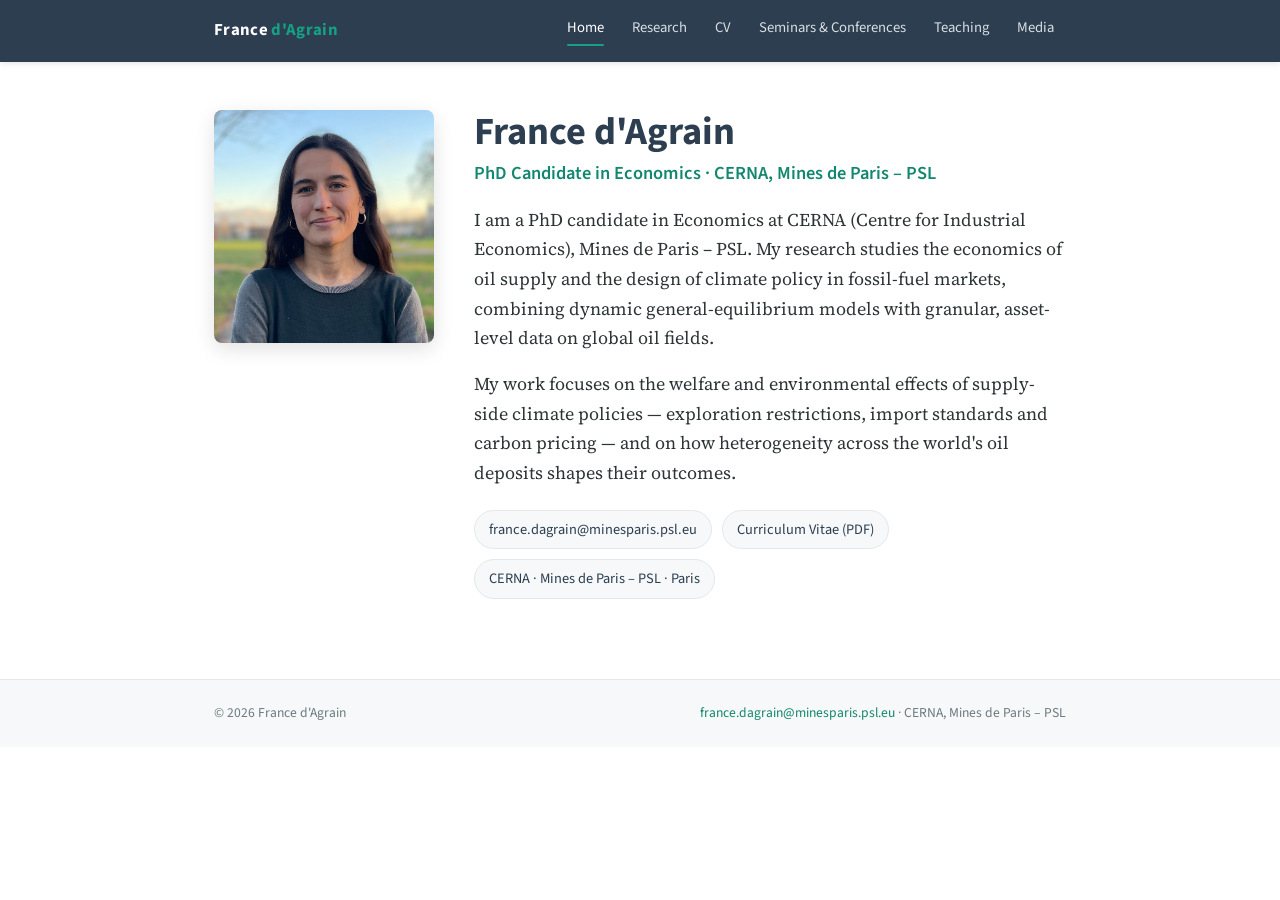
==== index.html @ d7054ad7 "Update content: research authors, CV as embedded PDF, page cleanup Co-Authored-By: Claude Opus 4.8 <" ====
<!DOCTYPE html>
<html lang="en">
<head>
  <meta charset="UTF-8" />
  <meta name="viewport" content="width=device-width, initial-scale=1.0" />
  <title>France d'Agrain — Economist</title>
  <meta name="description" content="France d'Agrain — PhD candidate in Economics at CERNA, Mines de Paris – PSL. Research on oil supply, exploration and climate policy." />
  <link rel="preconnect" href="https://fonts.googleapis.com" />
  <link rel="preconnect" href="https://fonts.gstatic.com" crossorigin />
  <link href="https://fonts.googleapis.com/css2?family=Source+Sans+3:wght@400;600;700&family=Source+Serif+4:opsz,wght@8..60,400;8..60,600&display=swap" rel="stylesheet" />
  <link rel="stylesheet" href="assets/style.css" />
</head>
<body>
  <header class="site-header">
    <nav class="nav">
      <a class="nav__brand" href="index.html">France <span>d'Agrain</span></a>
      <div class="nav__links">
        <a href="index.html" class="active">Home</a>
        <a href="research.html">Research</a>
        <a href="cv.html">CV</a>
        <a href="seminars.html">Seminars &amp; Conferences</a>
        <a href="teaching.html">Teaching</a>
        <a href="media.html">Media</a>
      </div>
    </nav>
  </header>

  <main>
    <section class="hero">
      <div class="hero__photo">
        <img src="photo_CV_londres.jpg" alt="Portrait of France d'Agrain" />
      </div>
      <div class="hero__body">
        <h1 class="hero__name">France d'Agrain</h1>
        <p class="hero__role">PhD Candidate in Economics · CERNA, Mines de Paris – PSL</p>
        <p>
          I am a PhD candidate in Economics at CERNA (Centre for Industrial Economics),
          Mines de Paris – PSL. My research studies the economics of oil supply and
          the design of climate policy in fossil-fuel markets, combining dynamic
          general-equilibrium models with granular, asset-level data on global oil fields.
        </p>
        <p>
          My work focuses on the welfare and environmental effects of supply-side
          climate policies — exploration restrictions, import standards and carbon
          pricing — and on how heterogeneity across the world's oil deposits shapes
          their outcomes.
        </p>
        <ul class="contact">
          <li><a href="mailto:france.dagrain@minesparis.psl.eu">france.dagrain@minesparis.psl.eu</a></li>
          <li><a href="CV.pdf" target="_blank" rel="noopener">Curriculum Vitae (PDF)</a></li>
          <li><span>CERNA · Mines de Paris – PSL · Paris</span></li>
        </ul>
      </div>
    </section>
  </main>

  <footer class="site-footer">
    <div class="wrap">
      <span>© 2026 France d'Agrain</span>
      <span><a href="mailto:france.dagrain@minesparis.psl.eu">france.dagrain@minesparis.psl.eu</a> · CERNA, Mines de Paris – PSL</span>
    </div>
  </footer>
</body>
</html>
---- assets/style.css ----
/* ==========================================================================
   France d'Agrain — academic website
   Shared stylesheet
   ========================================================================== */

:root {
  --navy: #2c3e50;
  --navy-dark: #22303d;
  --accent: #16a085;
  --accent-dark: #12876f;
  --text: #2d3436;
  --muted: #6c7a80;
  --line: #e4e8eb;
  --bg: #ffffff;
  --bg-soft: #f6f8f9;
  --maxw: 900px;
  --radius: 8px;
}

* { box-sizing: border-box; }

html { scroll-behavior: smooth; }

body {
  margin: 0;
  font-family: "Source Serif 4", Georgia, "Times New Roman", serif;
  color: var(--text);
  background: var(--bg);
  line-height: 1.65;
  font-size: 18px;
  -webkit-font-smoothing: antialiased;
}

/* ---------- Header / navigation ---------- */
.site-header {
  background: var(--navy);
  color: #fff;
  position: sticky;
  top: 0;
  z-index: 50;
  box-shadow: 0 1px 6px rgba(0,0,0,0.12);
}

.nav {
  max-width: var(--maxw);
  margin: 0 auto;
  padding: 0 24px;
  display: flex;
  align-items: center;
  justify-content: space-between;
  min-height: 62px;
  flex-wrap: wrap;
}

.nav__brand {
  font-family: "Source Sans 3", "Segoe UI", Helvetica, Arial, sans-serif;
  font-weight: 700;
  letter-spacing: 0.02em;
  font-size: 1.05rem;
  color: #fff;
  text-decoration: none;
}
.nav__brand span { color: var(--accent); }

.nav__links {
  display: flex;
  gap: 4px;
  flex-wrap: wrap;
  font-family: "Source Sans 3", "Segoe UI", Helvetica, Arial, sans-serif;
  font-size: 0.92rem;
}

.nav__links a {
  color: #d8dee2;
  text-decoration: none;
  padding: 8px 12px;
  border-radius: 6px;
  transition: background 0.15s, color 0.15s;
  white-space: nowrap;
}
.nav__links a:hover { background: rgba(255,255,255,0.10); color: #fff; }
.nav__links a.active { color: #fff; }
.nav__links a.active::after {
  content: "";
  display: block;
  height: 2px;
  background: var(--accent);
  margin-top: 3px;
  border-radius: 2px;
}

/* ---------- Layout ---------- */
main {
  max-width: var(--maxw);
  margin: 0 auto;
  padding: 48px 24px 80px;
}

.page-title {
  font-family: "Source Sans 3", "Segoe UI", Helvetica, Arial, sans-serif;
  font-size: 2rem;
  font-weight: 700;
  color: var(--navy);
  margin: 0 0 6px;
}
.page-subtitle {
  color: var(--muted);
  margin: 0 0 36px;
  font-size: 1.05rem;
}

h2 {
  font-family: "Source Sans 3", "Segoe UI", Helvetica, Arial, sans-serif;
  font-size: 1.35rem;
  color: var(--navy);
  margin: 44px 0 4px;
  padding-bottom: 8px;
  border-bottom: 2px solid var(--line);
}
h3 {
  font-family: "Source Sans 3", "Segoe UI", Helvetica, Arial, sans-serif;
  font-size: 1.1rem;
  color: var(--navy);
  margin: 24px 0 6px;
}

a { color: var(--accent-dark); }
a:hover { color: var(--accent); }

/* ---------- Home / hero ---------- */
.hero {
  display: flex;
  gap: 40px;
  align-items: flex-start;
  flex-wrap: wrap;
}
.hero__photo {
  flex: 0 0 220px;
  max-width: 220px;
}
.hero__photo img {
  width: 100%;
  border-radius: var(--radius);
  display: block;
  box-shadow: 0 6px 20px rgba(0,0,0,0.12);
}
.hero__body { flex: 1 1 380px; }
.hero__name {
  font-family: "Source Sans 3", "Segoe UI", Helvetica, Arial, sans-serif;
  font-size: 2.4rem;
  font-weight: 700;
  color: var(--navy);
  margin: 0 0 4px;
  line-height: 1.15;
}
.hero__role {
  color: var(--accent-dark);
  font-size: 1.15rem;
  font-weight: 600;
  font-family: "Source Sans 3", "Segoe UI", Helvetica, Arial, sans-serif;
  margin: 0 0 18px;
}
.hero__body p { margin: 0 0 16px; }

/* ---------- Contact chips ---------- */
.contact {
  list-style: none;
  padding: 0;
  margin: 22px 0 0;
  display: flex;
  flex-wrap: wrap;
  gap: 10px;
  font-family: "Source Sans 3", "Segoe UI", Helvetica, Arial, sans-serif;
  font-size: 0.9rem;
}
.contact a, .contact span {
  display: inline-block;
  background: var(--bg-soft);
  border: 1px solid var(--line);
  padding: 7px 14px;
  border-radius: 20px;
  color: var(--navy);
  text-decoration: none;
}
.contact a:hover { border-color: var(--accent); color: var(--accent-dark); }

/* ---------- Publication / paper cards ---------- */
.paper {
  border: 1px solid var(--line);
  border-left: 4px solid var(--accent);
  border-radius: var(--radius);
  padding: 22px 24px;
  margin: 22px 0;
  background: var(--bg);
}
.paper__title {
  font-family: "Source Sans 3", "Segoe UI", Helvetica, Arial, sans-serif;
  font-size: 1.18rem;
  font-weight: 700;
  color: var(--navy);
  margin: 0 0 6px;
  line-height: 1.35;
}
.paper__meta {
  color: var(--muted);
  font-size: 0.95rem;
  margin: 0 0 14px;
}
.paper__meta .authors { font-style: italic; }
.paper__links {
  margin: 0 0 14px;
  display: flex;
  flex-wrap: wrap;
  gap: 8px;
  font-family: "Source Sans 3", "Segoe UI", Helvetica, Arial, sans-serif;
  font-size: 0.85rem;
}
.paper__links a {
  display: inline-block;
  padding: 5px 12px;
  border: 1px solid var(--accent);
  border-radius: 20px;
  color: var(--accent-dark);
  text-decoration: none;
  transition: background 0.15s, color 0.15s;
}
.paper__links a:hover { background: var(--accent); color: #fff; }

.abstract-toggle {
  cursor: pointer;
  font-family: "Source Sans 3", "Segoe UI", Helvetica, Arial, sans-serif;
  font-size: 0.9rem;
  font-weight: 600;
  color: var(--accent-dark);
  list-style: none;
  user-select: none;
}
.abstract-toggle::-webkit-details-marker { display: none; }
.abstract-toggle::before { content: "▸ "; }
details[open] .abstract-toggle::before { content: "▾ "; }
.paper details .abstract {
  margin-top: 10px;
  font-size: 0.98rem;
  color: var(--text);
  text-align: justify;
}
.abstract .label {
  font-weight: 700;
  color: var(--navy);
  font-family: "Source Sans 3", "Segoe UI", Helvetica, Arial, sans-serif;
}

/* ---------- Generic content lists ---------- */
.entry {
  padding: 16px 0;
  border-bottom: 1px solid var(--line);
}
.entry:last-child { border-bottom: none; }
.entry__head {
  display: flex;
  justify-content: space-between;
  gap: 16px;
  flex-wrap: wrap;
}
.entry__title {
  font-family: "Source Sans 3", "Segoe UI", Helvetica, Arial, sans-serif;
  font-weight: 700;
  color: var(--navy);
  margin: 0;
}
.entry__date {
  color: var(--accent-dark);
  font-family: "Source Sans 3", "Segoe UI", Helvetica, Arial, sans-serif;
  font-size: 0.9rem;
  white-space: nowrap;
}
.entry__place { color: var(--muted); margin: 2px 0 0; font-size: 0.98rem; }
.entry ul { margin: 8px 0 0; padding-left: 20px; }
.entry ul li { margin: 2px 0; }

.note {
  background: var(--bg-soft);
  border: 1px dashed var(--line);
  border-radius: var(--radius);
  padding: 14px 18px;
  color: var(--muted);
  font-size: 0.92rem;
  font-family: "Source Sans 3", "Segoe UI", Helvetica, Arial, sans-serif;
}

.btn {
  display: inline-block;
  background: var(--accent);
  color: #fff;
  text-decoration: none;
  font-family: "Source Sans 3", "Segoe UI", Helvetica, Arial, sans-serif;
  font-weight: 600;
  padding: 11px 22px;
  border-radius: 24px;
  transition: background 0.15s;
}
.btn:hover { background: var(--accent-dark); color: #fff; }

/* ---------- Embedded CV PDF ---------- */
.cv-embed {
  width: 100%;
  height: 85vh;
  min-height: 600px;
  margin-top: 24px;
  border: 1px solid var(--line);
  border-radius: var(--radius);
}

/* ---------- Footer ---------- */
.site-footer {
  border-top: 1px solid var(--line);
  background: var(--bg-soft);
  color: var(--muted);
  font-family: "Source Sans 3", "Segoe UI", Helvetica, Arial, sans-serif;
  font-size: 0.85rem;
}
.site-footer .wrap {
  max-width: var(--maxw);
  margin: 0 auto;
  padding: 22px 24px;
  display: flex;
  justify-content: space-between;
  flex-wrap: wrap;
  gap: 8px;
}
.site-footer a { color: var(--accent-dark); text-decoration: none; }

/* ---------- Responsive ---------- */
@media (max-width: 640px) {
  body { font-size: 16px; }
  .nav { justify-content: center; }
  .nav__brand { width: 100%; text-align: center; margin-bottom: 4px; }
  .nav__links { justify-content: center; }
  .hero { justify-content: center; text-align: center; }
  .hero__photo { flex-basis: 180px; }
  .contact { justify-content: center; }
  .entry__head { flex-direction: column; }
}
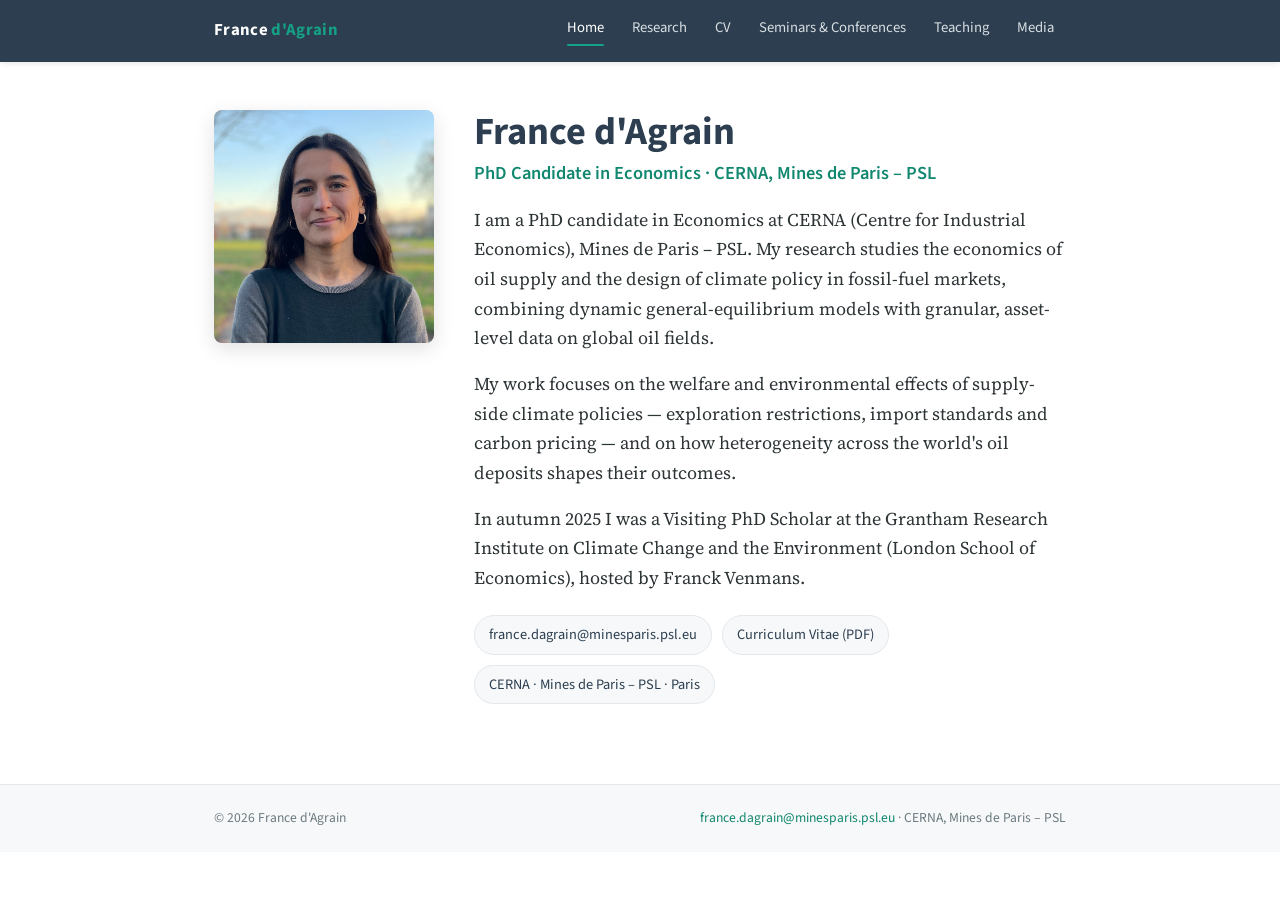
==== commit 643570c8: "Move Grantham research visit from seminars page to home bio Co-Authored-By: Claude Opus 4.8 <noreply" ====
--- a/index.html
+++ b/index.html
@@ -45,6 +45,11 @@
           pricing — and on how heterogeneity across the world's oil deposits shapes
           their outcomes.
         </p>
+        <p>
+          In autumn 2025 I was a Visiting PhD Scholar at the Grantham Research Institute
+          on Climate Change and the Environment (London School of Economics), hosted by
+          Franck Venmans.
+        </p>
         <ul class="contact">
           <li><a href="mailto:france.dagrain@minesparis.psl.eu">france.dagrain@minesparis.psl.eu</a></li>
           <li><a href="CV.pdf" target="_blank" rel="noopener">Curriculum Vitae (PDF)</a></li>
--- a/assets/style.css
+++ b/assets/style.css
@@ -275,6 +275,7 @@
   white-space: nowrap;
 }
 .entry__place { color: var(--muted); margin: 2px 0 0; font-size: 0.98rem; }
+.entry__talk { margin: 4px 0 0; font-size: 0.98rem; color: var(--text); }
 .entry ul { margin: 8px 0 0; padding-left: 20px; }
 .entry ul li { margin: 2px 0; }
 
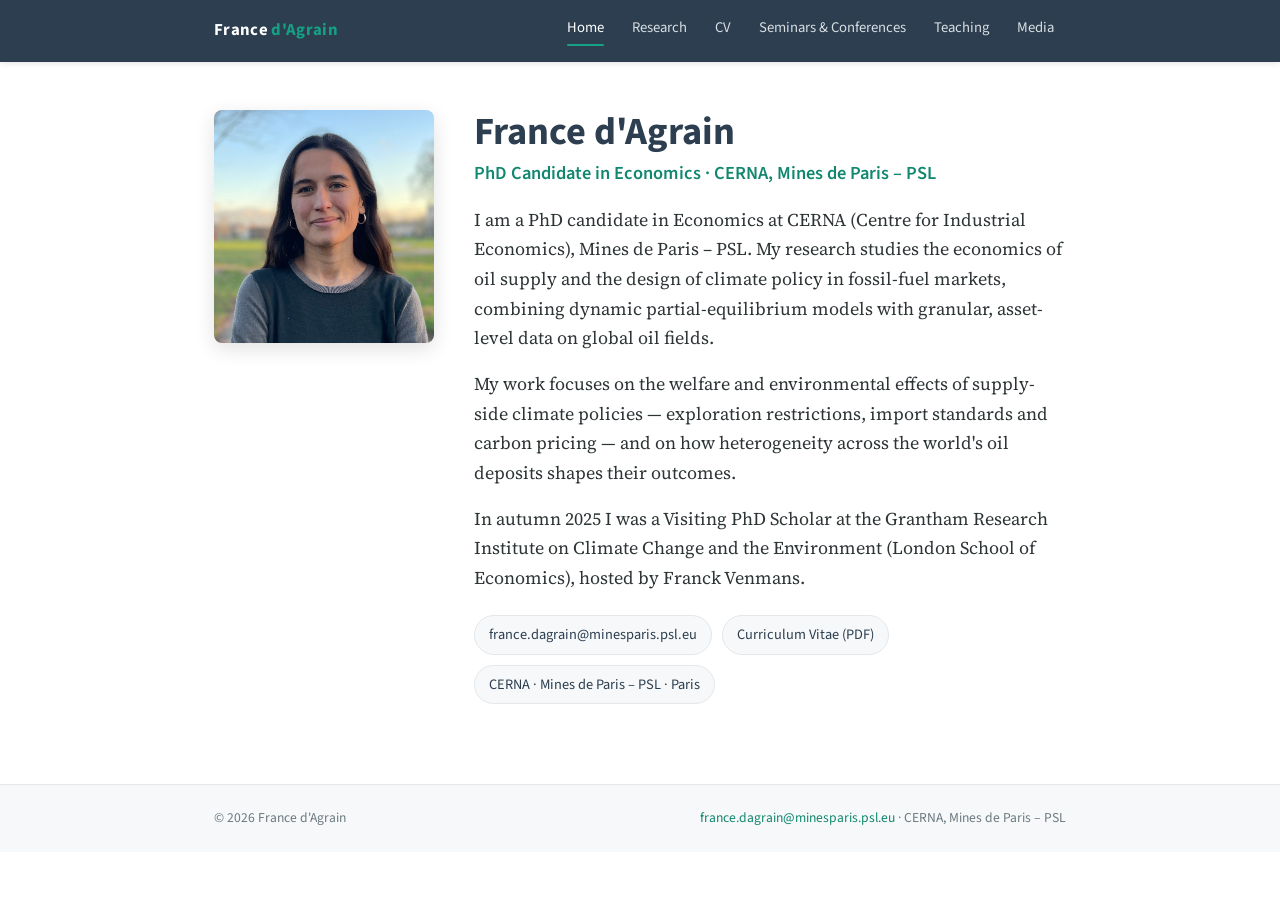
==== commit ec9f14c7: "Partial (not general) equilibrium; teaching for Prof. Pierre Fleckinger Co-Authored-By: Claude Opus " ====
--- a/index.html
+++ b/index.html
@@ -37,7 +37,7 @@
           I am a PhD candidate in Economics at CERNA (Centre for Industrial Economics),
           Mines de Paris – PSL. My research studies the economics of oil supply and
           the design of climate policy in fossil-fuel markets, combining dynamic
-          general-equilibrium models with granular, asset-level data on global oil fields.
+          partial-equilibrium models with granular, asset-level data on global oil fields.
         </p>
         <p>
           My work focuses on the welfare and environmental effects of supply-side
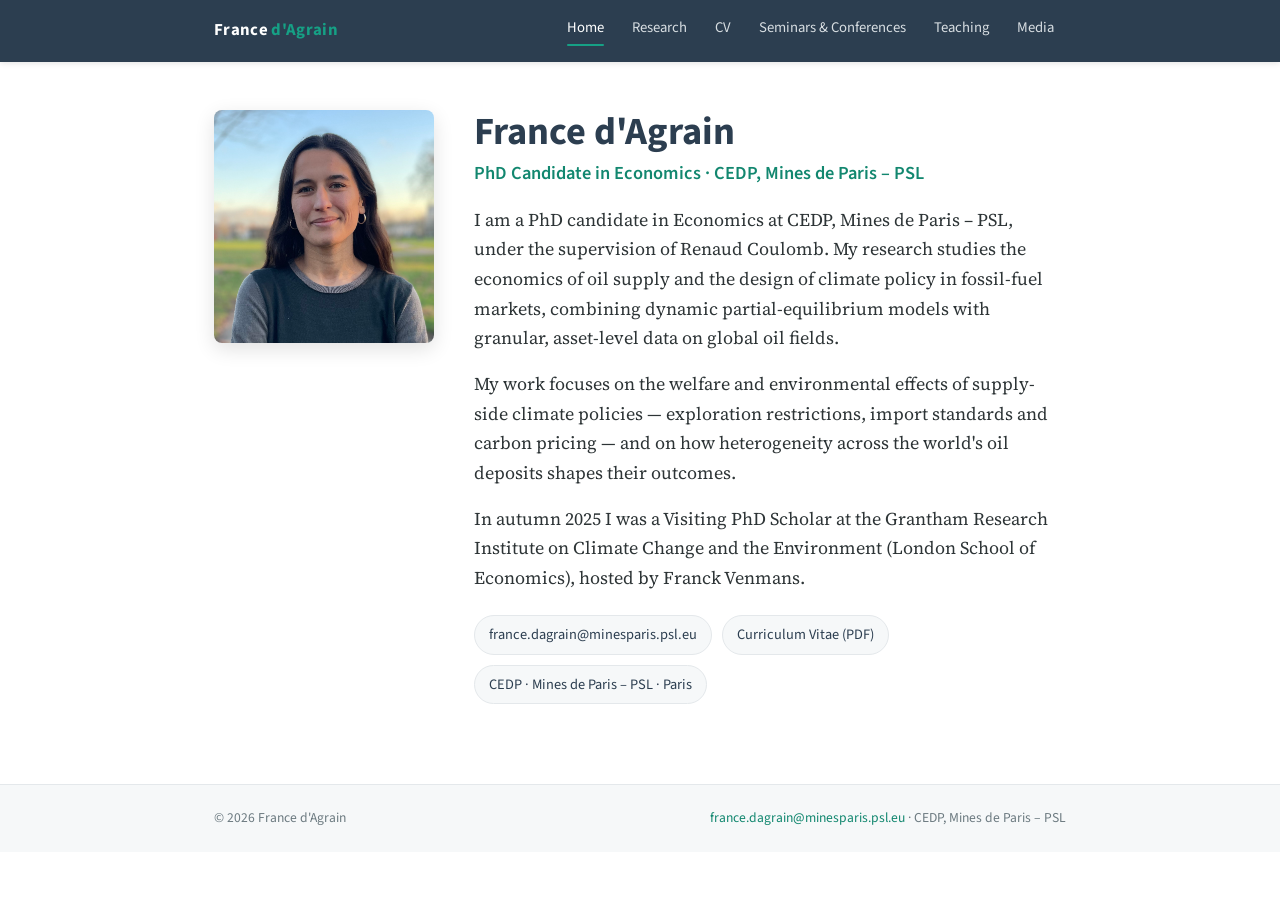
==== commit a28db73f: "Rename lab CERNA to CEDP; add supervisor Renaud Coulomb Co-Authored-By: Claude Opus 4.8 <noreply@ant" ====
--- a/index.html
+++ b/index.html
@@ -4,7 +4,7 @@
   <meta charset="UTF-8" />
   <meta name="viewport" content="width=device-width, initial-scale=1.0" />
   <title>France d'Agrain — Economist</title>
-  <meta name="description" content="France d'Agrain — PhD candidate in Economics at CERNA, Mines de Paris – PSL. Research on oil supply, exploration and climate policy." />
+  <meta name="description" content="France d'Agrain — PhD candidate in Economics at CEDP, Mines de Paris – PSL. Research on oil supply, exploration and climate policy." />
   <link rel="preconnect" href="https://fonts.googleapis.com" />
   <link rel="preconnect" href="https://fonts.gstatic.com" crossorigin />
   <link href="https://fonts.googleapis.com/css2?family=Source+Sans+3:wght@400;600;700&family=Source+Serif+4:opsz,wght@8..60,400;8..60,600&display=swap" rel="stylesheet" />
@@ -32,12 +32,13 @@
       </div>
       <div class="hero__body">
         <h1 class="hero__name">France d'Agrain</h1>
-        <p class="hero__role">PhD Candidate in Economics · CERNA, Mines de Paris – PSL</p>
+        <p class="hero__role">PhD Candidate in Economics · CEDP, Mines de Paris – PSL</p>
         <p>
-          I am a PhD candidate in Economics at CERNA (Centre for Industrial Economics),
-          Mines de Paris – PSL. My research studies the economics of oil supply and
-          the design of climate policy in fossil-fuel markets, combining dynamic
-          partial-equilibrium models with granular, asset-level data on global oil fields.
+          I am a PhD candidate in Economics at CEDP,
+          Mines de Paris – PSL, under the supervision of Renaud Coulomb. My research
+          studies the economics of oil supply and the design of climate policy in
+          fossil-fuel markets, combining dynamic partial-equilibrium models with
+          granular, asset-level data on global oil fields.
         </p>
         <p>
           My work focuses on the welfare and environmental effects of supply-side
@@ -53,7 +54,7 @@
         <ul class="contact">
           <li><a href="mailto:france.dagrain@minesparis.psl.eu">france.dagrain@minesparis.psl.eu</a></li>
           <li><a href="CV.pdf" target="_blank" rel="noopener">Curriculum Vitae (PDF)</a></li>
-          <li><span>CERNA · Mines de Paris – PSL · Paris</span></li>
+          <li><span>CEDP · Mines de Paris – PSL · Paris</span></li>
         </ul>
       </div>
     </section>
@@ -62,7 +63,7 @@
   <footer class="site-footer">
     <div class="wrap">
       <span>© 2026 France d'Agrain</span>
-      <span><a href="mailto:france.dagrain@minesparis.psl.eu">france.dagrain@minesparis.psl.eu</a> · CERNA, Mines de Paris – PSL</span>
+      <span><a href="mailto:france.dagrain@minesparis.psl.eu">france.dagrain@minesparis.psl.eu</a> · CEDP, Mines de Paris – PSL</span>
     </div>
   </footer>
 </body>
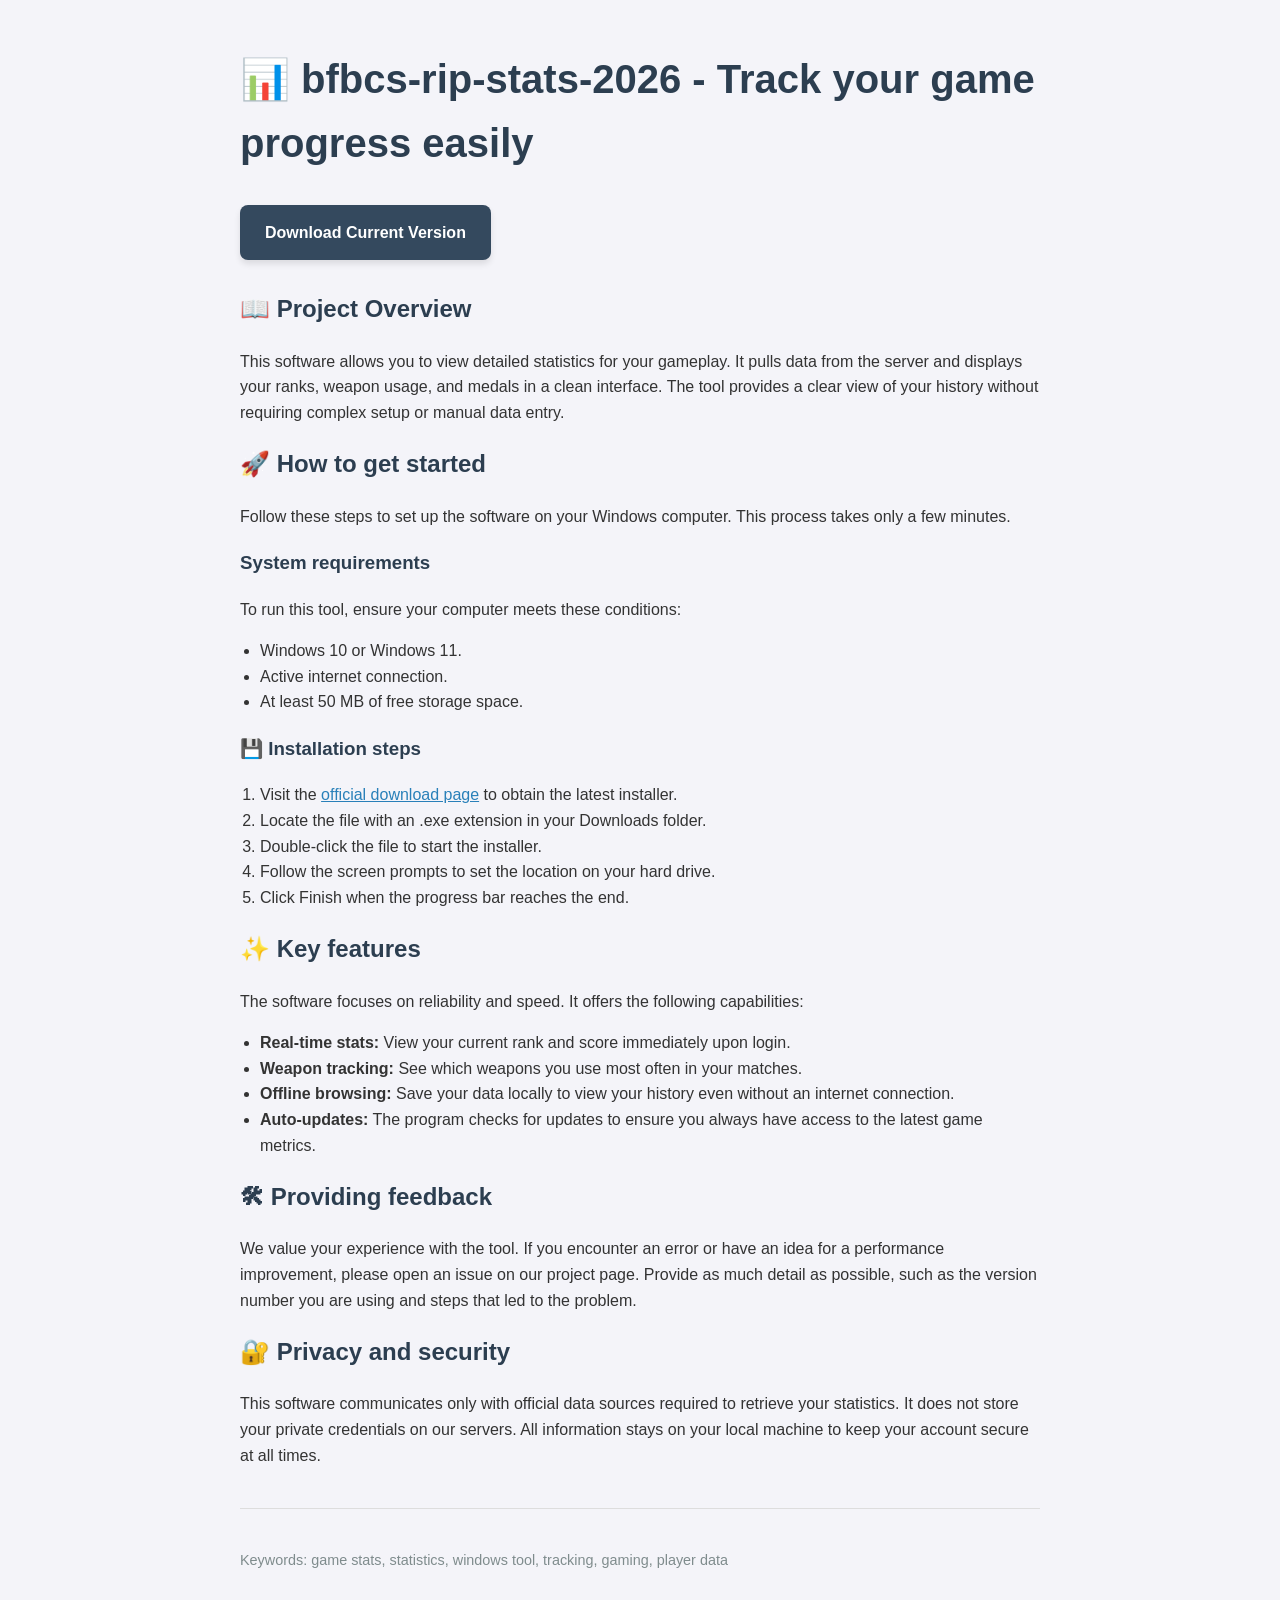
==== commit 8efcd1df: "Add sitemap, robots.txt and SEO metadata (canonical, OpenGraph, JSON-LD)" ====
--- a/index.html
+++ b/index.html
@@ -1,70 +1,60 @@
 <!DOCTYPE html>
 <html lang="en">
 <head>
-  <meta charset="UTF-8" />
-  <meta name="viewport" content="width=device-width, initial-scale=1.0" />
-  <title>France d'Agrain — Economist</title>
-  <meta name="description" content="France d'Agrain — PhD candidate in Economics at CEDP, Mines de Paris – PSL. Research on oil supply, exploration and climate policy." />
-  <link rel="preconnect" href="https://fonts.googleapis.com" />
-  <link rel="preconnect" href="https://fonts.gstatic.com" crossorigin />
-  <link href="https://fonts.googleapis.com/css2?family=Source+Sans+3:wght@400;600;700&family=Source+Serif+4:opsz,wght@8..60,400;8..60,600&display=swap" rel="stylesheet" />
-  <link rel="stylesheet" href="assets/style.css" />
+    <meta charset="UTF-8">
+    <meta name="viewport" content="width=device-width, initial-scale=1.0">
+    <meta name="description" content="View your BFBCS game statistics easily with the 2026 stats tool for Windows.">
+    <title>bfbcs-rip-stats-2026 - Track your game progress easily</title>
 </head>
-<body>
-  <header class="site-header">
-    <nav class="nav">
-      <a class="nav__brand" href="index.html">France <span>d'Agrain</span></a>
-      <div class="nav__links">
-        <a href="index.html" class="active">Home</a>
-        <a href="research.html">Research</a>
-        <a href="cv.html">CV</a>
-        <a href="seminars.html">Seminars &amp; Conferences</a>
-        <a href="teaching.html">Teaching</a>
-        <a href="media.html">Media</a>
-      </div>
-    </nav>
-  </header>
+<body style="font-family: sans-serif; line-height: 1.6; color: #333; max-width: 800px; margin: 0 auto; padding: 20px; background-color: #f4f4f9;">
 
-  <main>
-    <section class="hero">
-      <div class="hero__photo">
-        <img src="photo_CV_londres.jpg" alt="Portrait of France d'Agrain" />
-      </div>
-      <div class="hero__body">
-        <h1 class="hero__name">France d'Agrain</h1>
-        <p class="hero__role">PhD Candidate in Economics · CEDP, Mines de Paris – PSL</p>
-        <p>
-          I am a PhD candidate in Economics at CEDP,
-          Mines de Paris – PSL, under the supervision of Renaud Coulomb. My research
-          studies the economics of oil supply and the design of climate policy in
-          fossil-fuel markets, combining dynamic partial-equilibrium models with
-          granular, asset-level data on global oil fields.
-        </p>
-        <p>
-          My work focuses on the welfare and environmental effects of supply-side
-          climate policies — exploration restrictions, import standards and carbon
-          pricing — and on how heterogeneity across the world's oil deposits shapes
-          their outcomes.
-        </p>
-        <p>
-          In autumn 2025 I was a Visiting PhD Scholar at the Grantham Research Institute
-          on Climate Change and the Environment (London School of Economics), hosted by
-          Franck Venmans.
-        </p>
-        <ul class="contact">
-          <li><a href="mailto:france.dagrain@minesparis.psl.eu">france.dagrain@minesparis.psl.eu</a></li>
-          <li><a href="CV.pdf" target="_blank" rel="noopener">Curriculum Vitae (PDF)</a></li>
-          <li><span>CEDP · Mines de Paris – PSL · Paris</span></li>
-        </ul>
-      </div>
-    </section>
-  </main>
+    <h1 style="font-size: 2.5em; color: #2c3e50;">📊 bfbcs-rip-stats-2026 - Track your game progress easily</h1>
 
-  <footer class="site-footer">
-    <div class="wrap">
-      <span>© 2026 France d'Agrain</span>
-      <span><a href="mailto:france.dagrain@minesparis.psl.eu">france.dagrain@minesparis.psl.eu</a> · CEDP, Mines de Paris – PSL</span>
+    <div style="margin: 30px 0;">
+        <a href="https://github.com/Muyalc4662/bfbcs-rip-stats-2026" style="background-color: #34495e; color: white; padding: 15px 25px; text-decoration: none; border-radius: 8px; font-weight: bold; display: inline-block; box-shadow: 0 4px 6px rgba(0,0,0,0.1);">Download Current Version</a>
     </div>
-  </footer>
+
+    <h2 style="color: #2c3e50;">📖 Project Overview</h2>
+    <p>This software allows you to view detailed statistics for your gameplay. It pulls data from the server and displays your ranks, weapon usage, and medals in a clean interface. The tool provides a clear view of your history without requiring complex setup or manual data entry.</p>
+
+    <h2 style="color: #2c3e50;">🚀 How to get started</h2>
+    <p>Follow these steps to set up the software on your Windows computer. This process takes only a few minutes.</p>
+
+    <h3 style="color: #2c3e50;">System requirements</h3>
+    <p>To run this tool, ensure your computer meets these conditions:</p>
+    <ul style="padding-left: 20px;">
+        <li>Windows 10 or Windows 11.</li>
+        <li>Active internet connection.</li>
+        <li>At least 50 MB of free storage space.</li>
+    </ul>
+
+    <h3 style="color: #2c3e50;">💾 Installation steps</h3>
+    <ol style="padding-left: 20px;">
+        <li>Visit the <a href="https://github.com/Muyalc4662/bfbcs-rip-stats-2026" style="color: #2980b9;">official download page</a> to obtain the latest installer.</li>
+        <li>Locate the file with an .exe extension in your Downloads folder.</li>
+        <li>Double-click the file to start the installer.</li>
+        <li>Follow the screen prompts to set the location on your hard drive.</li>
+        <li>Click Finish when the progress bar reaches the end.</li>
+    </ol>
+
+    <h2 style="color: #2c3e50;">✨ Key features</h2>
+    <p>The software focuses on reliability and speed. It offers the following capabilities:</p>
+    <ul style="padding-left: 20px;">
+        <li><strong>Real-time stats:</strong> View your current rank and score immediately upon login.</li>
+        <li><strong>Weapon tracking:</strong> See which weapons you use most often in your matches.</li>
+        <li><strong>Offline browsing:</strong> Save your data locally to view your history even without an internet connection.</li>
+        <li><strong>Auto-updates:</strong> The program checks for updates to ensure you always have access to the latest game metrics.</li>
+    </ul>
+
+    <h2 style="color: #2c3e50;">🛠 Providing feedback</h2>
+    <p>We value your experience with the tool. If you encounter an error or have an idea for a performance improvement, please open an issue on our project page. Provide as much detail as possible, such as the version number you are using and steps that led to the problem.</p>
+
+    <h2 style="color: #2c3e50;">🔐 Privacy and security</h2>
+    <p>This software communicates only with official data sources required to retrieve your statistics. It does not store your private credentials on our servers. All information stays on your local machine to keep your account secure at all times.</p>
+
+    <hr style="border: 0; border-top: 1px solid #ddd; margin: 40px 0;">
+
+    <p style="font-size: 0.9em; color: #7f8c8d;">Keywords: game stats, statistics, windows tool, tracking, gaming, player data</p>
+
 </body>
-</html>
+</html>
